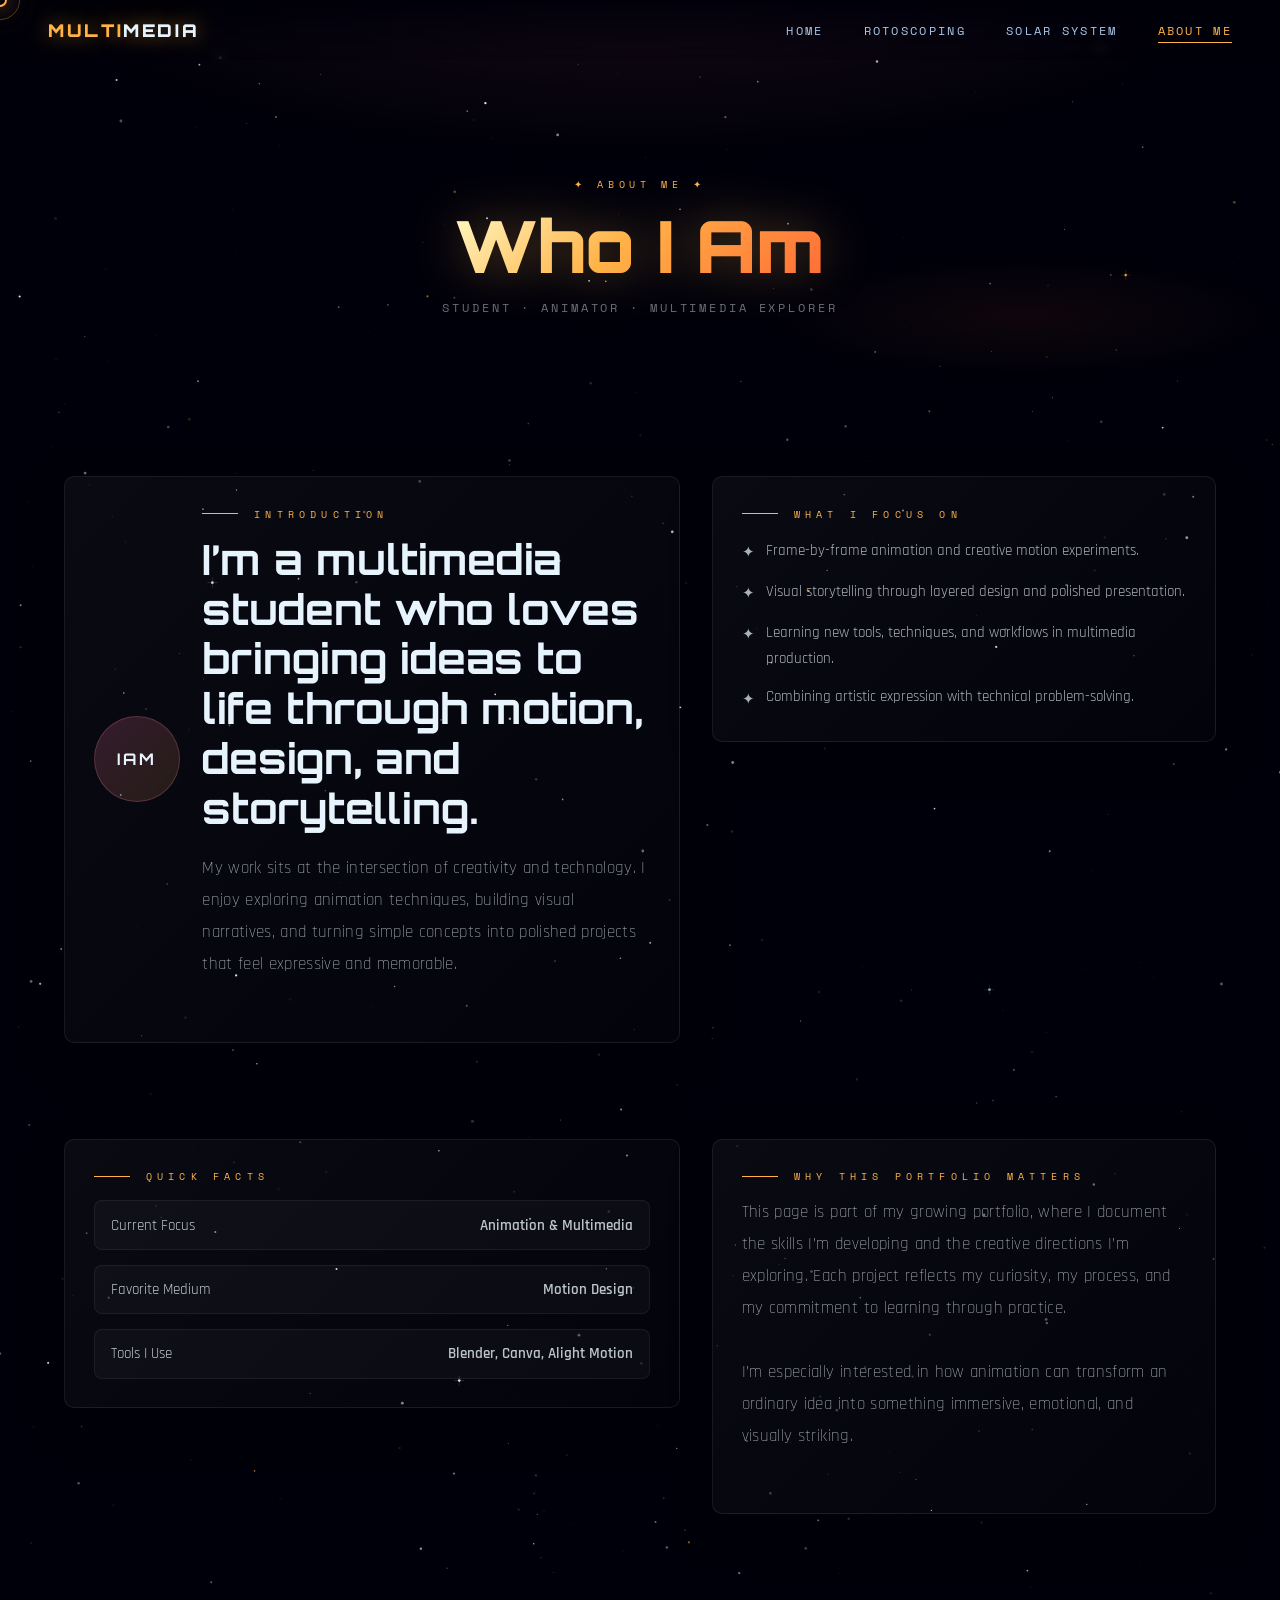
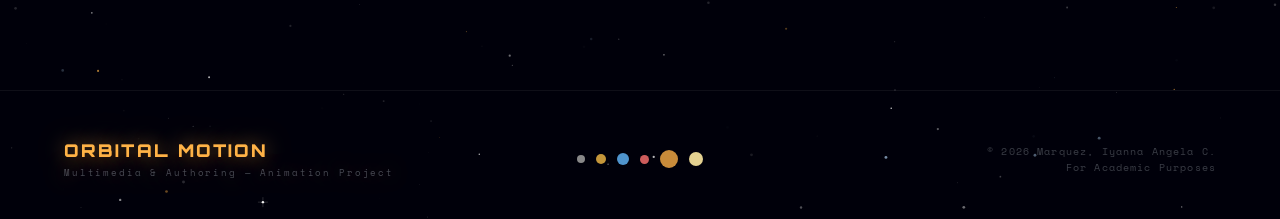
==== about-me.html @ 3ba0dd1f "about me" ====
<!DOCTYPE html>
<html lang="en">
<head>
<meta charset="UTF-8">
<meta name="viewport" content="width=device-width, initial-scale=1.0">
<title>About Me</title>
<link rel="stylesheet" href="style.css">
<style>
  :root { --accent: #ff7ba7; --accent-glow: rgba(255,123,167,0.2); }

  .page-hero {
    background:
      radial-gradient(ellipse 70% 60% at 50% 0%, rgba(255,123,167,0.08) 0%, transparent 65%),
      radial-gradient(ellipse 40% 30% at 80% 80%, rgba(255,107,53,0.06) 0%, transparent 50%);
  }

  .about-shell {
    display: grid;
    grid-template-columns: 1.1fr 0.9fr;
    gap: 2rem;
    align-items: start;
  }

  .profile-card,
  .focus-card,
  .facts-card {
    background: linear-gradient(135deg, rgba(255,255,255,0.04), rgba(255,255,255,0.01));
    border: 1px solid rgba(255,255,255,0.08);
    border-radius: 10px;
    padding: 1.8rem;
    box-shadow: 0 15px 40px rgba(0,0,0,0.25);
  }

  .profile-card {
    display: flex;
    gap: 1.4rem;
    align-items: center;
  }

  .profile-badge {
    width: 86px;
    height: 86px;
    border-radius: 50%;
    display: grid;
    place-items: center;
    font-family: 'Orbitron', monospace;
    font-weight: 700;
    letter-spacing: 0.16em;
    color: var(--pink);
    background: linear-gradient(135deg, rgba(255,123,167,0.18), rgba(255,179,71,0.12));
    border: 1px solid rgba(255,123,167,0.22);
    flex-shrink: 0;
  }

  .about-list {
    list-style: none;
    display: grid;
    gap: 0.8rem;
    margin-top: 1rem;
  }

  .about-list li {
    display: flex;
    gap: 0.7rem;
    color: rgba(232,244,253,0.72);
    font-size: 0.95rem;
    line-height: 1.7;
  }

  .about-list li::before {
    content: '✦';
    color: var(--pink);
    margin-top: 0.15rem;
  }

  .fact-grid {
    display: grid;
    gap: 0.9rem;
    margin-top: 1rem;
  }

  .fact-pill {
    display: flex;
    justify-content: space-between;
    gap: 1rem;
    padding: 0.9rem 1rem;
    background: rgba(255,255,255,0.03);
    border: 1px solid rgba(255,255,255,0.06);
    border-radius: 8px;
    color: rgba(232,244,253,0.8);
    font-size: 0.92rem;
  }

  .fact-pill strong {
    color: var(--pink);
    font-weight: 600;
  }

  @media (max-width: 900px) {
    .about-shell { grid-template-columns: 1fr; }
    .profile-card { flex-direction: column; align-items: flex-start; }
  }
</style>
</head>
<body>

<div id="cursor"></div>
<div id="cursor-trail"></div>
<canvas id="starfield"></canvas>

<nav>
  <a href="index.html" class="nav-logo">MULTI<span>MEDIA</span></a>
  <ul class="nav-links">
    <li><a href="index.html">Home</a></li>
    <li><a href="rotoscoping.html">Rotoscoping</a></li>
    <li><a href="solar-system.html">Solar System</a></li>
    <li><a href="about-me.html" class="active">About Me</a></li>
  </ul>
</nav>

<div class="page-hero">
  <p class="page-eyebrow">✦ About Me ✦</p>
  <h1 class="page-title">Who I Am</h1>
  <p class="page-sub">Student · Animator · Multimedia Explorer</p>
</div>

<div class="section">
  <div class="about-shell">
    <div class="profile-card">
      <div class="profile-badge">IAM</div>
      <div>
        <p class="section-label">Introduction</p>
        <h2 class="section-title">I’m a multimedia student who loves bringing ideas to life through motion, design, and storytelling.</h2>
        <p class="section-desc">My work sits at the intersection of creativity and technology. I enjoy exploring animation techniques, building visual narratives, and turning simple concepts into polished projects that feel expressive and memorable.</p>
      </div>
    </div>

    <div class="focus-card">
      <p class="section-label">What I Focus On</p>
      <ul class="about-list">
        <li>Frame-by-frame animation and creative motion experiments.</li>
        <li>Visual storytelling through layered design and polished presentation.</li>
        <li>Learning new tools, techniques, and workflows in multimedia production.</li>
        <li>Combining artistic expression with technical problem-solving.</li>
      </ul>
    </div>
  </div>
</div>

<div class="section" style="padding-top: 1rem;">
  <div class="about-shell">
    <div class="facts-card">
      <p class="section-label">Quick Facts</p>
      <div class="fact-grid">
        <div class="fact-pill"><span>Current Focus</span><strong>Animation &amp; Multimedia</strong></div>
        <div class="fact-pill"><span>Favorite Medium</span><strong>Motion Design</strong></div>
        <div class="fact-pill"><span>Tools I Use</span><strong>Blender, Canva, Alight Motion</strong></div>
      </div>
    </div>

    <div class="facts-card">
      <p class="section-label">Why This Portfolio Matters</p>
      <p class="section-desc">This page is part of my growing portfolio, where I document the skills I’m developing and the creative directions I’m exploring. Each project reflects my curiosity, my process, and my commitment to learning through practice.</p>
      <p class="section-desc">I’m especially interested in how animation can transform an ordinary idea into something immersive, emotional, and visually striking.</p>
    </div>
  </div>
</div>

<footer>
  <div class="footer-brand">
    ORBITAL MOTION
    <small>Multimedia &amp; Authoring — Animation Project</small>
  </div>
  <div class="footer-planets">
    <div class="fp" style="background:#888;width:8px;height:8px;"></div>
    <div class="fp" style="background:#c4963a;width:10px;height:10px;"></div>
    <div class="fp" style="background:#4f94cd;width:12px;height:12px;"></div>
    <div class="fp" style="background:#cd5c5c;width:9px;height:9px;"></div>
    <div class="fp" style="background:#c88b3a;width:18px;height:18px;"></div>
    <div class="fp" style="background:#e4d191;width:14px;height:14px;"></div>
  </div>
  <div class="footer-copy">© 2026 Marquez, Iyanna Angela C.<br>For Academic Purposes</div>
</footer>

<script src="stars.js"></script>
</body>
</html>
---- style.css ----
@import url('https://fonts.googleapis.com/css2?family=Orbitron:wght@400;700;900&family=Space+Mono:ital,wght@0,400;0,700;1,400&family=Rajdhani:wght@300;400;600&display=swap');

:root {
  --void: #00000a;
  --solar-gold: #ffb347;
  --solar-amber: #ff8c00;
  --plasma: #ff6b35;
  --starlight: #e8f4fd;
  --stardust: #a8c8e8;
  --glow-gold: 0 0 20px rgba(255,179,71,0.6), 0 0 60px rgba(255,179,71,0.3);
  --glow-plasma: 0 0 20px rgba(255,107,53,0.6), 0 0 60px rgba(255,107,53,0.3);
  --glow-blue: 0 0 20px rgba(79,148,205,0.6), 0 0 60px rgba(79,148,205,0.2);
}

*, *::before, *::after { box-sizing: border-box; margin: 0; padding: 0; }
html { scroll-behavior: smooth; }

body {
  font-family: 'Rajdhani', sans-serif;
  background: var(--void);
  color: var(--starlight);
  overflow-x: hidden;
  cursor: none;
}

/* ─── CURSOR ─── */
#cursor {
  width: 14px; height: 14px;
  border: 2px solid var(--solar-gold);
  border-radius: 50%;
  position: fixed; top: 0; left: 0;
  pointer-events: none; z-index: 9999;
  transform: translate(-50%,-50%);
  transition: transform 0.1s ease;
  box-shadow: var(--glow-gold);
}
#cursor-trail {
  width: 40px; height: 40px;
  border: 1px solid rgba(255,179,71,0.3);
  border-radius: 50%;
  position: fixed; top: 0; left: 0;
  pointer-events: none; z-index: 9998;
  transform: translate(-50%,-50%);
  transition: top 0.15s ease, left 0.15s ease;
}

/* ─── STARFIELD ─── */
#starfield { position: fixed; inset: 0; z-index: 0; pointer-events: none; }

/* ─── NAV ─── */
nav {
  position: fixed; top: 0; left: 0; right: 0;
  z-index: 1000;
  display: flex; align-items: center; justify-content: space-between;
  padding: 1.2rem 3rem;
  background: linear-gradient(to bottom, rgba(0,0,10,0.95), transparent);
  backdrop-filter: blur(4px);
}
.nav-logo {
  font-family: 'Orbitron', monospace;
  font-size: 1.1rem; font-weight: 900;
  color: var(--solar-gold);
  letter-spacing: 0.15em;
  text-shadow: var(--glow-gold);
  text-decoration: none;
}
.nav-logo span { color: var(--starlight); }
.nav-links { display: flex; gap: 2.5rem; list-style: none; }
.nav-links a {
  font-family: 'Space Mono', monospace;
  font-size: 0.72rem; letter-spacing: 0.2em;
  text-transform: uppercase;
  color: var(--stardust);
  text-decoration: none;
  position: relative;
  transition: color 0.3s;
}
.nav-links a::after {
  content: '';
  position: absolute; bottom: -4px; left: 0; right: 0;
  height: 1px; background: var(--solar-gold);
  transform: scaleX(0); transform-origin: left;
  transition: transform 0.3s ease;
}
.nav-links a:hover, .nav-links a.active { color: var(--solar-gold); }
.nav-links a:hover::after, .nav-links a.active::after { transform: scaleX(1); }

/* ─── PAGE HERO ─── */
.page-hero {
  position: relative; z-index: 5;
  min-height: 44vh;
  display: flex; flex-direction: column;
  align-items: center; justify-content: center;
  text-align: center;
  padding: 10rem 2rem 4rem;
}
.page-eyebrow {
  font-family: 'Space Mono', monospace;
  font-size: 0.65rem; letter-spacing: 0.45em;
  color: var(--solar-gold); text-transform: uppercase;
  margin-bottom: 1rem;
  opacity: 0; animation: fadeUp 0.7s ease 0.2s forwards;
}
.page-title {
  font-family: 'Orbitron', monospace;
  font-size: clamp(2.4rem, 6vw, 4.5rem);
  font-weight: 900; line-height: 1.05;
  background: linear-gradient(135deg, #fff9c4 0%, var(--solar-gold) 45%, var(--plasma) 100%);
  -webkit-background-clip: text; -webkit-text-fill-color: transparent;
  background-clip: text;
  filter: drop-shadow(0 0 24px rgba(255,179,71,0.35));
  margin-bottom: 1rem;
  opacity: 0; animation: fadeUp 0.7s ease 0.35s forwards;
}
.page-sub {
  font-family: 'Space Mono', monospace;
  font-size: 0.72rem; letter-spacing: 0.25em;
  color: rgba(232,244,253,0.45); text-transform: uppercase;
  opacity: 0; animation: fadeUp 0.7s ease 0.5s forwards;
}

/* ─── SECTION SHARED ─── */
.section {
  position: relative; z-index: 5;
  padding: 5rem 4rem;
  max-width: 1300px; margin: 0 auto;
}
.section-label {
  font-family: 'Space Mono', monospace;
  font-size: 0.65rem; letter-spacing: 0.5em;
  color: var(--solar-gold); text-transform: uppercase;
  margin-bottom: 0.8rem;
  display: flex; align-items: center; gap: 1rem;
}
.section-label::before {
  content: ''; display: inline-block;
  width: 36px; height: 1px; background: var(--solar-gold);
}
.section-title {
  font-family: 'Orbitron', monospace;
  font-size: clamp(1.5rem, 3.5vw, 2.6rem);
  font-weight: 700; color: var(--starlight);
  margin-bottom: 1.2rem; line-height: 1.2;
}
.section-title em {
  font-style: normal;
  background: linear-gradient(90deg, var(--solar-gold), var(--plasma));
  -webkit-background-clip: text; -webkit-text-fill-color: transparent;
  background-clip: text;
}
.section-desc {
  font-size: 1.05rem; line-height: 1.9;
  color: rgba(232,244,253,0.75);
  font-weight: 300; letter-spacing: 0.02em;
  max-width: 720px;
  margin-bottom: 2rem;
}

/* ─── MEDIA GRID ─── */
.media-grid {
  display: grid;
  grid-template-columns: repeat(auto-fill, minmax(320px, 1fr));
  gap: 1.5rem;
  margin-top: 2.5rem;
}
.media-card {
  background: linear-gradient(135deg, rgba(255,255,255,0.04), rgba(255,255,255,0.01));
  border: 1px solid rgba(255,255,255,0.08);
  border-radius: 8px;
  overflow: hidden;
  transition: all 0.35s ease;
  position: relative;
}
.media-card:hover {
  border-color: rgba(255,179,71,0.3);
  transform: translateY(-4px);
  box-shadow: 0 12px 40px rgba(0,0,0,0.4), 0 0 30px rgba(255,179,71,0.06);
}
.media-card-top {
  position: absolute; top: 0; left: 0; right: 0;
  height: 2px; opacity: 0;
  transition: opacity 0.3s;
}
.media-card:hover .media-card-top { opacity: 1; }
.media-embed {
  position: relative; width: 100%; aspect-ratio: 16/9;
  background: #000;
}
.media-embed iframe {
  position: absolute; inset: 0; width: 100%; height: 100%;
}
.media-placeholder {
  position: relative; width: 100%; aspect-ratio: 16/9;
  background: linear-gradient(135deg, rgba(10,10,40,0.9), rgba(5,5,20,0.95));
  display: flex; flex-direction: column;
  align-items: center; justify-content: center; gap: 1rem;
  border-bottom: 1px solid rgba(255,255,255,0.06);
}
.media-placeholder-icon { font-size: 2.5rem; opacity: 0.4; }
.media-placeholder-text {
  font-family: 'Space Mono', monospace;
  font-size: 0.62rem; letter-spacing: 0.25em;
  color: rgba(232,244,253,0.25); text-transform: uppercase;
  text-align: center; padding: 0 1rem;
}
.media-upload-badge {
  position: absolute; top: 10px; right: 10px;
  background: rgba(255,179,71,0.12);
  border: 1px dashed rgba(255,179,71,0.35);
  border-radius: 4px;
  padding: 0.25rem 0.6rem;
  font-family: 'Space Mono', monospace;
  font-size: 0.55rem; letter-spacing: 0.15em;
  color: rgba(255,179,71,0.6); text-transform: uppercase;
}
.media-info {
  padding: 1.1rem 1.3rem;
}
.media-title {
  font-family: 'Orbitron', monospace;
  font-size: 0.72rem; font-weight: 700;
  color: var(--solar-gold); letter-spacing: 0.1em;
  margin-bottom: 0.35rem;
}
.media-desc {
  font-size: 0.84rem; color: rgba(232,244,253,0.5);
  line-height: 1.55;
}

/* ─── DIVIDER ─── */
.divider {
  position: relative; z-index: 5;
  height: 1px; margin: 0 4rem;
  background: linear-gradient(to right, transparent, rgba(255,179,71,0.2), transparent);
}

/* ─── DISCLAIMER ─── */
.disclaimer-banner {
  position: relative; z-index: 5;
  display: flex; align-items: flex-start; gap: 1rem;
  margin: 3rem 4rem 0;
  padding: 1.2rem 2rem;
  background: linear-gradient(135deg, rgba(255,179,71,0.06), rgba(255,107,53,0.04));
  border: 1px solid rgba(255,179,71,0.22);
  border-radius: 8px;
}
.disclaimer-icon { font-size: 1.1rem; flex-shrink: 0; margin-top: 0.1rem; }
.disclaimer-banner p {
  font-family: 'Space Mono', monospace;
  font-size: 0.67rem; line-height: 1.8; letter-spacing: 0.04em;
  color: rgba(232,244,253,0.48);
}
.disclaimer-banner strong { color: rgba(255,179,71,0.85); }

/* ─── VIDEO DISCLAIMER ─── */
.video-disclaimer {
  display: flex; gap: 1rem; align-items: flex-start;
  background: linear-gradient(135deg, rgba(255,179,71,0.05), rgba(255,107,53,0.03));
  border: 1px solid rgba(255,179,71,0.18);
  border-left: 3px solid var(--solar-gold);
  border-radius: 6px;
  padding: 1.1rem 1.4rem;
  margin-top: 1.2rem;
}
.vd-icon { font-size: 1.1rem; flex-shrink: 0; margin-top: 0.1rem; }
.vd-label {
  display: block;
  font-family: 'Orbitron', monospace;
  font-size: 0.62rem; font-weight: 700;
  letter-spacing: 0.2em; text-transform: uppercase;
  color: var(--solar-gold); margin-bottom: 0.35rem;
}
.vd-text {
  font-family: 'Space Mono', monospace;
  font-size: 0.65rem; line-height: 1.85; letter-spacing: 0.04em;
  color: rgba(232,244,253,0.48);
}
.vd-text strong { color: rgba(255,179,71,0.85); }

/* ─── FOOTER ─── */
footer {
  position: relative; z-index: 5;
  border-top: 1px solid rgba(255,255,255,0.06);
  padding: 3rem 4rem 2.5rem;
  margin-top: 6rem;
  display: grid;
  grid-template-columns: 1fr auto 1fr;
  align-items: center; gap: 2rem;
}
.footer-brand {
  font-family: 'Orbitron', monospace;
  font-size: 1.1rem; font-weight: 900;
  color: var(--solar-gold); letter-spacing: 0.12em;
  text-shadow: var(--glow-gold);
}
.footer-brand small {
  display: block;
  font-family: 'Space Mono', monospace;
  font-size: 0.58rem; letter-spacing: 0.2em;
  color: rgba(232,244,253,0.3);
  margin-top: 0.3rem; font-weight: 400;
}
.footer-planets {
  display: flex; gap: 0.7rem; justify-content: center; align-items: center;
}
.fp { border-radius: 50%; flex-shrink: 0; }
.footer-copy {
  font-family: 'Space Mono', monospace;
  font-size: 0.6rem; letter-spacing: 0.12em;
  color: rgba(232,244,253,0.25);
  text-align: right; line-height: 1.7;
}

/* ─── BUTTONS ─── */
.btn-primary {
  font-family: 'Orbitron', monospace;
  font-size: 0.72rem; letter-spacing: 0.18em;
  padding: 0.9rem 2.2rem;
  background: linear-gradient(135deg, var(--solar-amber), var(--plasma));
  color: var(--void); text-decoration: none;
  border-radius: 2px; font-weight: 700;
  text-transform: uppercase;
  transition: all 0.3s ease;
  box-shadow: var(--glow-plasma);
  display: inline-block;
}
.btn-primary:hover { transform: translateY(-2px) scale(1.03); box-shadow: 0 0 40px rgba(255,107,53,0.8); }
.btn-outline {
  font-family: 'Orbitron', monospace;
  font-size: 0.72rem; letter-spacing: 0.18em;
  padding: 0.9rem 2.2rem;
  border: 1px solid var(--solar-gold);
  color: var(--solar-gold); text-decoration: none;
  border-radius: 2px; font-weight: 700;
  text-transform: uppercase;
  transition: all 0.3s ease;
  display: inline-block;
}
.btn-outline:hover { background: rgba(255,179,71,0.1); box-shadow: var(--glow-gold); transform: translateY(-2px); }

/* ─── CORNER BRACKETS ─── */
.vcorner {
  position: absolute;
  width: 18px; height: 18px;
  border-color: var(--solar-gold);
  border-style: solid; opacity: 0.55;
}
.vc-tl { top: 0; left: 0; border-width: 2px 0 0 2px; }
.vc-tr { top: 0; right: 0; border-width: 2px 2px 0 0; }
.vc-bl { bottom: 0; left: 0; border-width: 0 0 2px 2px; }
.vc-br { bottom: 0; right: 0; border-width: 0 2px 2px 0; }

/* ─── ANIMATIONS ─── */
@keyframes fadeUp {
  from { opacity: 0; transform: translateY(24px); }
  to   { opacity: 1; transform: translateY(0); }
}
@keyframes orbit-spin { to { transform: rotate(360deg); } }
@keyframes sun-pulse {
  0%,100% { box-shadow: 0 0 60px 20px rgba(255,200,50,0.8), 0 0 120px 40px rgba(255,140,0,0.5), 0 0 200px 80px rgba(255,100,0,0.3); }
  50%     { box-shadow: 0 0 80px 30px rgba(255,210,60,0.9), 0 0 160px 60px rgba(255,150,0,0.6), 0 0 280px 100px rgba(255,110,0,0.35); }
}

/* ─── SHARED STARFIELD SCRIPT STYLES ─── */
.orbit-ring {
  position: absolute;
  border: 1px solid rgba(255,179,71,0.1);
  border-radius: 50%;
  animation: orbit-spin linear infinite;
  pointer-events: none;
}

/* ─── RESPONSIVE ─── */
@media (max-width: 900px) {
  nav { padding: 1rem 1.5rem; }
  .nav-links { gap: 1.5rem; }
  .section { padding: 3.5rem 1.5rem; }
  footer { grid-template-columns: 1fr; text-align: center; padding: 2rem 1.5rem; }
  .footer-copy { text-align: center; }
  .disclaimer-banner { margin: 2rem 1.5rem 0; }
  .divider { margin: 0 1.5rem; }
  .media-grid { grid-template-columns: 1fr; }
}
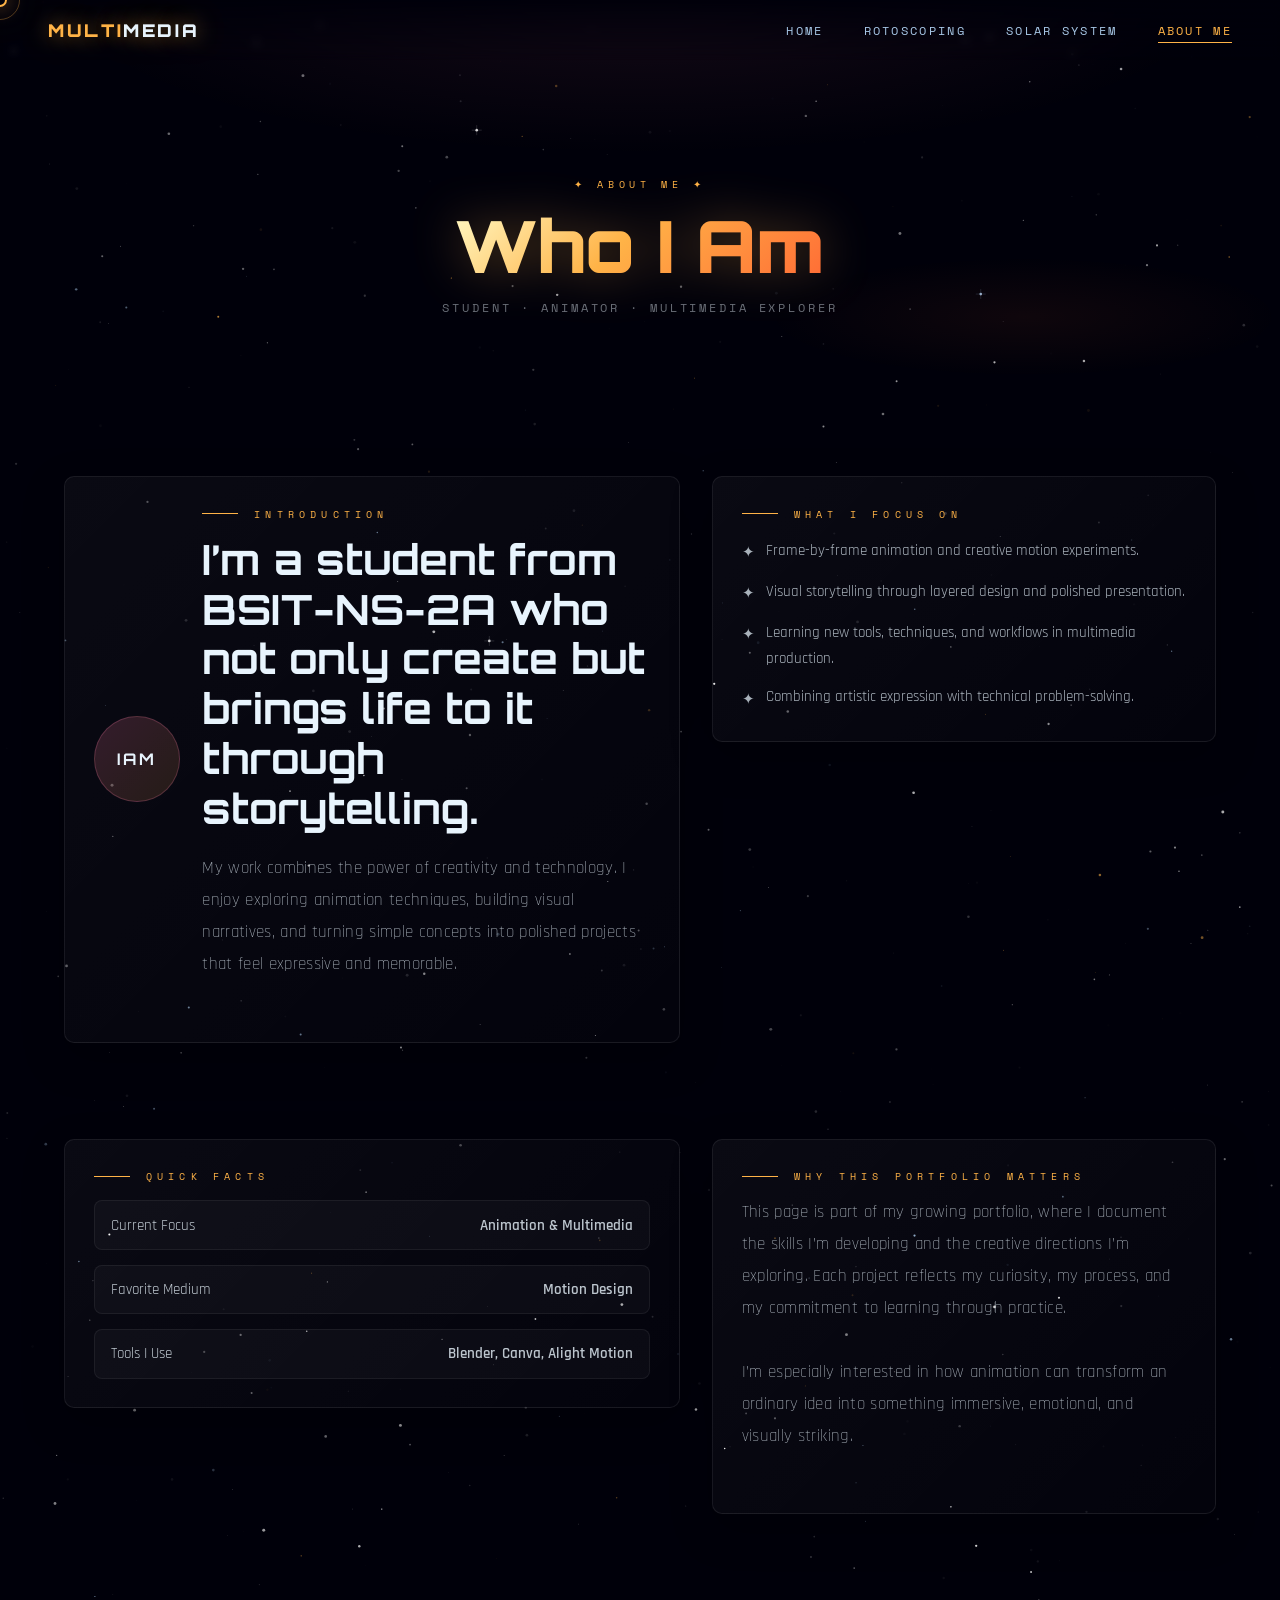
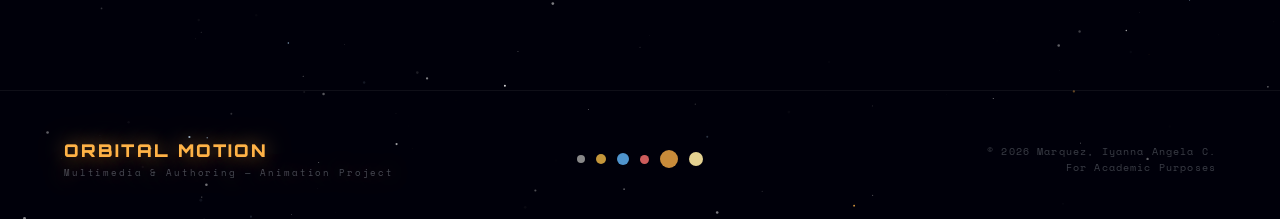
==== commit c85523d6: "add" ====
--- a/about-me.html
+++ b/about-me.html
@@ -130,8 +130,8 @@
       <div class="profile-badge">IAM</div>
       <div>
         <p class="section-label">Introduction</p>
-        <h2 class="section-title">I’m a multimedia student who loves bringing ideas to life through motion, design, and storytelling.</h2>
-        <p class="section-desc">My work sits at the intersection of creativity and technology. I enjoy exploring animation techniques, building visual narratives, and turning simple concepts into polished projects that feel expressive and memorable.</p>
+        <h2 class="section-title">I’m a student from BSIT-NS-2A who  not only create but brings life to it through storytelling.</h2>
+        <p class="section-desc">My work combines the power of creativity and technology. I enjoy exploring animation techniques, building visual narratives, and turning simple concepts into polished projects that feel expressive and memorable.</p>
       </div>
     </div>
 
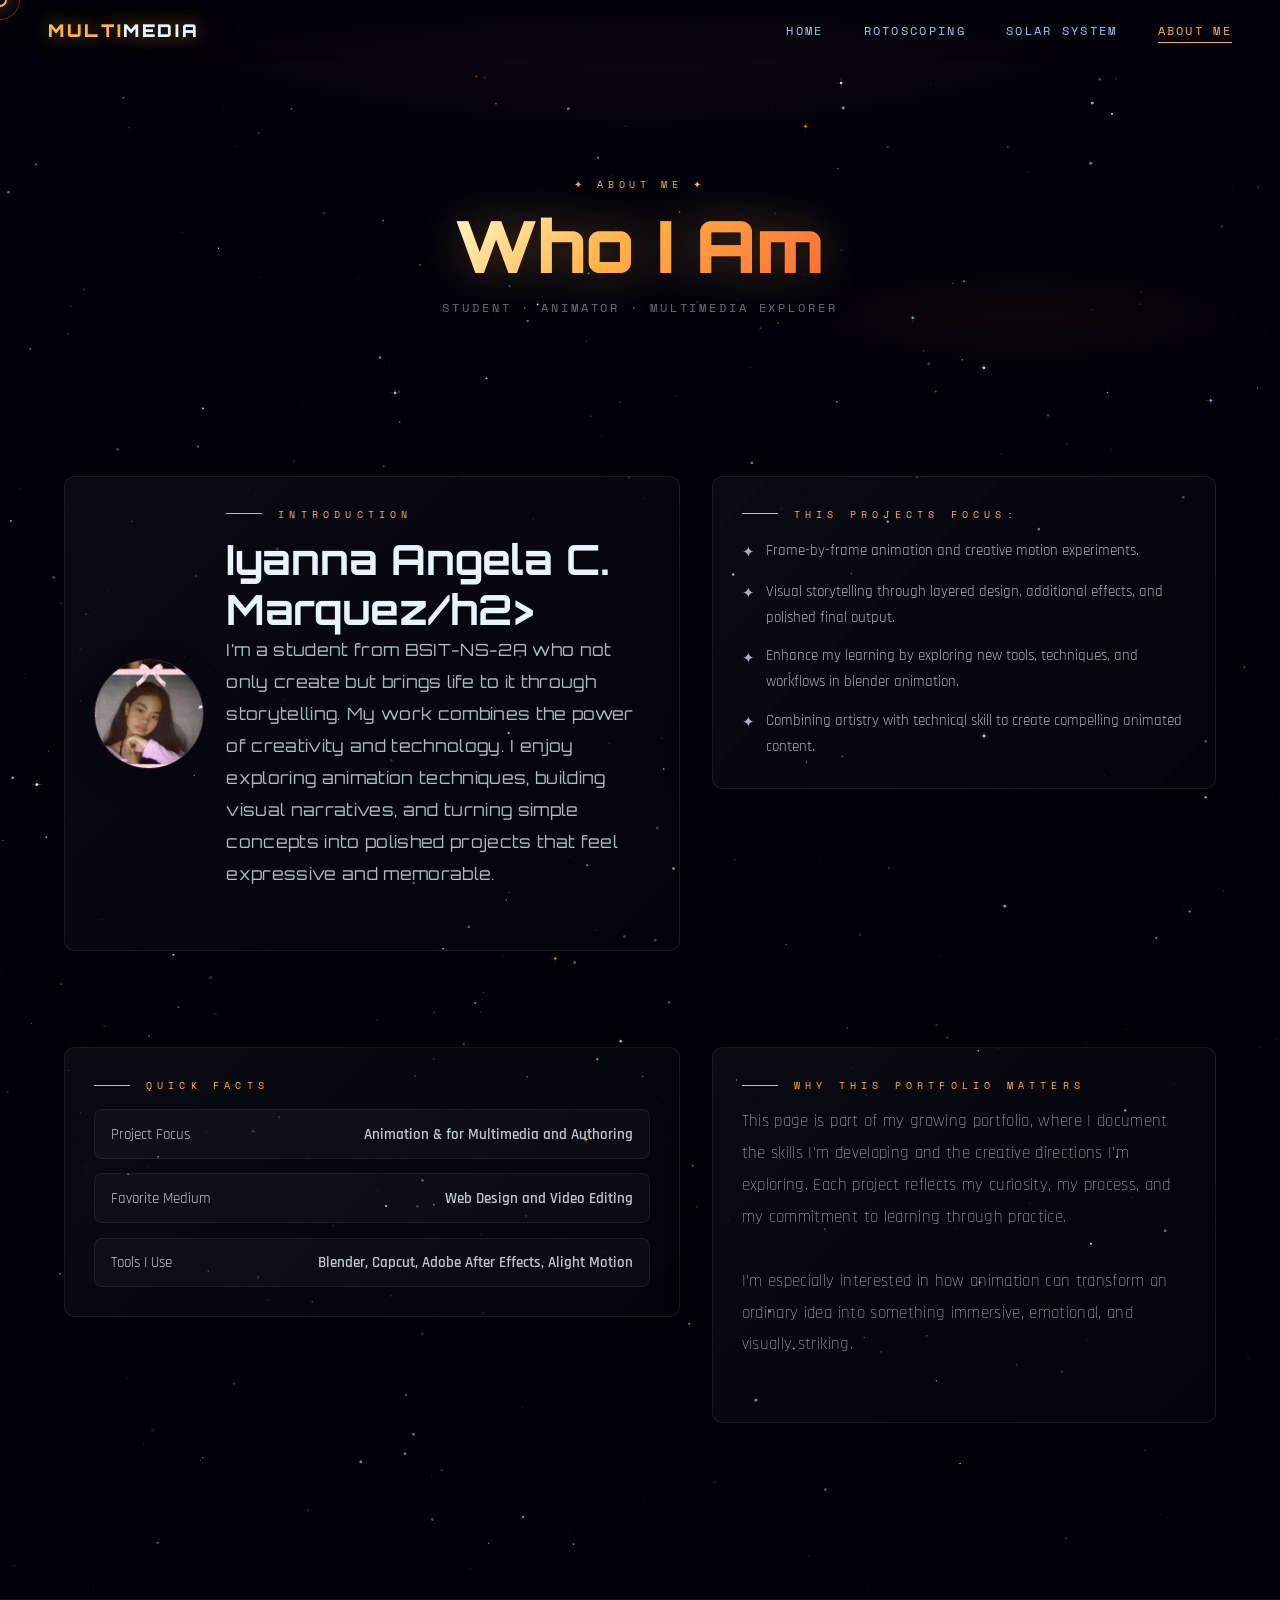
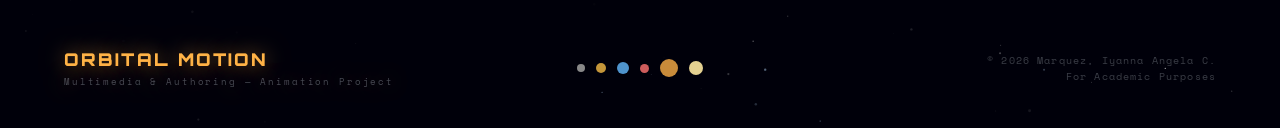
==== commit c1ef3746: "about" ====
--- a/about-me.html
+++ b/about-me.html
@@ -38,18 +38,20 @@
   }
 
   .profile-badge {
-    width: 86px;
-    height: 86px;
+    width: 110px;
+    height: 110px;
     border-radius: 50%;
-    display: grid;
-    place-items: center;
-    font-family: 'Orbitron', monospace;
-    font-weight: 700;
-    letter-spacing: 0.16em;
-    color: var(--pink);
-    background: linear-gradient(135deg, rgba(255,123,167,0.18), rgba(255,179,71,0.12));
+    overflow: hidden;
     border: 1px solid rgba(255,123,167,0.22);
+    box-shadow: 0 10px 30px rgba(0,0,0,0.25);
     flex-shrink: 0;
+  }
+
+  .profile-badge img {
+    width: 100%;
+    height: 100%;
+    object-fit: cover;
+    display: block;
   }
 
   .about-list {
@@ -127,21 +129,23 @@
 <div class="section">
   <div class="about-shell">
     <div class="profile-card">
-      <div class="profile-badge">IAM</div>
+      <div class="profile-badge">
+        <img src="images\iya.png" alt="Profile photo">
+      </div>
       <div>
         <p class="section-label">Introduction</p>
-        <h2 class="section-title">I’m a student from BSIT-NS-2A who  not only create but brings life to it through storytelling.</h2>
-        <p class="section-desc">My work combines the power of creativity and technology. I enjoy exploring animation techniques, building visual narratives, and turning simple concepts into polished projects that feel expressive and memorable.</p>
+        <h2 class="section-title">Iyanna Angela C. Marquez/h2>
+        <p class="section-desc"> I’m a student from BSIT-NS-2A who  not only create but brings life to it through storytelling. My work combines the power of creativity and technology. I enjoy exploring animation techniques, building visual narratives, and turning simple concepts into polished projects that feel expressive and memorable.</p>
       </div>
     </div>
 
     <div class="focus-card">
-      <p class="section-label">What I Focus On</p>
+      <p class="section-label">This Projects Focus:</p>
       <ul class="about-list">
         <li>Frame-by-frame animation and creative motion experiments.</li>
-        <li>Visual storytelling through layered design and polished presentation.</li>
-        <li>Learning new tools, techniques, and workflows in multimedia production.</li>
-        <li>Combining artistic expression with technical problem-solving.</li>
+        <li>Visual storytelling through layered design, additional effects, and polished final output.</li>
+        <li>Enhance my learning by exploring new tools, techniques, and workflows in blender animation.</li>
+        <li>Combining artistry with technical skill to create compelling animated content.</li>
       </ul>
     </div>
   </div>
@@ -152,9 +156,9 @@
     <div class="facts-card">
       <p class="section-label">Quick Facts</p>
       <div class="fact-grid">
-        <div class="fact-pill"><span>Current Focus</span><strong>Animation &amp; Multimedia</strong></div>
-        <div class="fact-pill"><span>Favorite Medium</span><strong>Motion Design</strong></div>
-        <div class="fact-pill"><span>Tools I Use</span><strong>Blender, Canva, Alight Motion</strong></div>
+        <div class="fact-pill"><span>Project Focus</span><strong>Animation &amp; for Multimedia and Authoring</strong></div>
+        <div class="fact-pill"><span>Favorite Medium</span><strong>Web Design and Video Editing</strong></div>
+        <div class="fact-pill"><span>Tools I Use</span><strong>Blender, Capcut, Adobe After Effects, Alight Motion</strong></div>
       </div>
     </div>
 
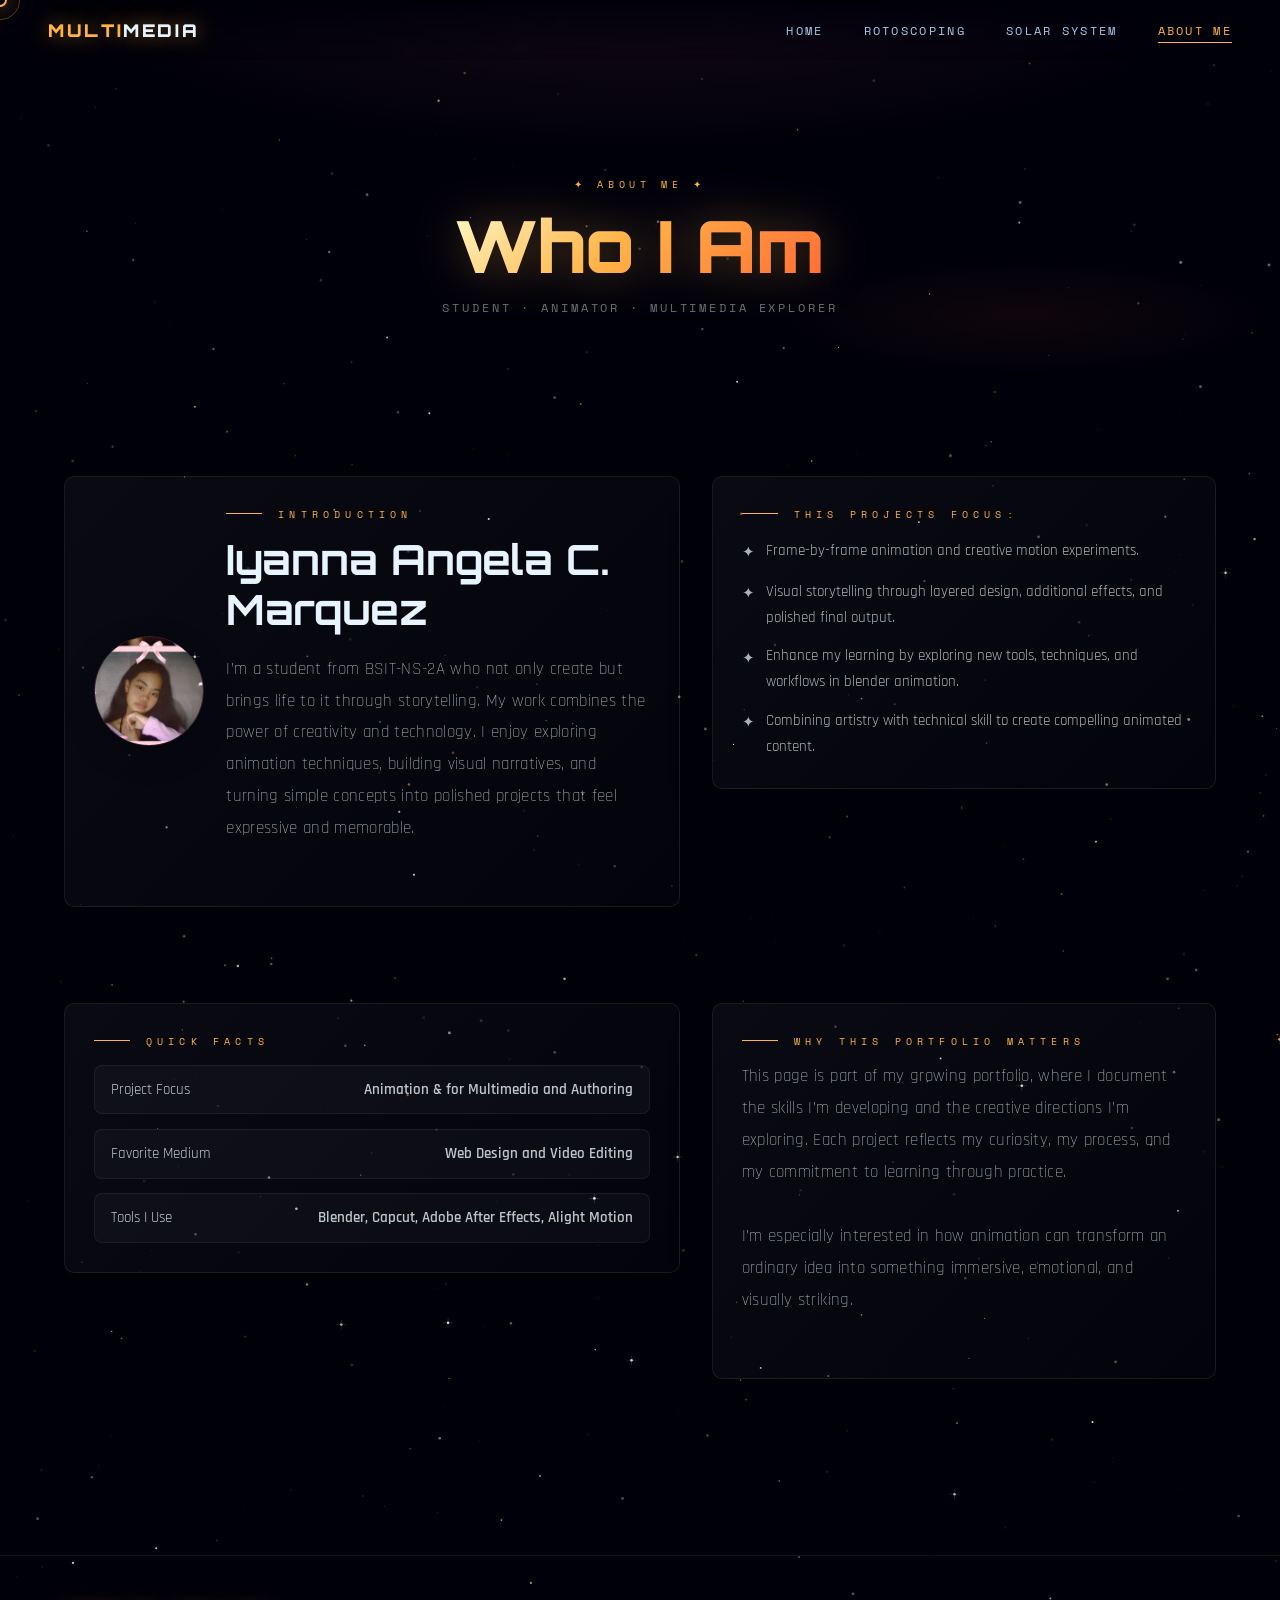
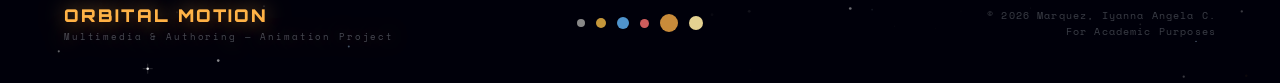
==== commit 7901bec7: "about" ====
--- a/about-me.html
+++ b/about-me.html
@@ -134,7 +134,7 @@
       </div>
       <div>
         <p class="section-label">Introduction</p>
-        <h2 class="section-title">Iyanna Angela C. Marquez/h2>
+        <h2 class="section-title">Iyanna Angela C. Marquez</h2>
         <p class="section-desc"> I’m a student from BSIT-NS-2A who  not only create but brings life to it through storytelling. My work combines the power of creativity and technology. I enjoy exploring animation techniques, building visual narratives, and turning simple concepts into polished projects that feel expressive and memorable.</p>
       </div>
     </div>
